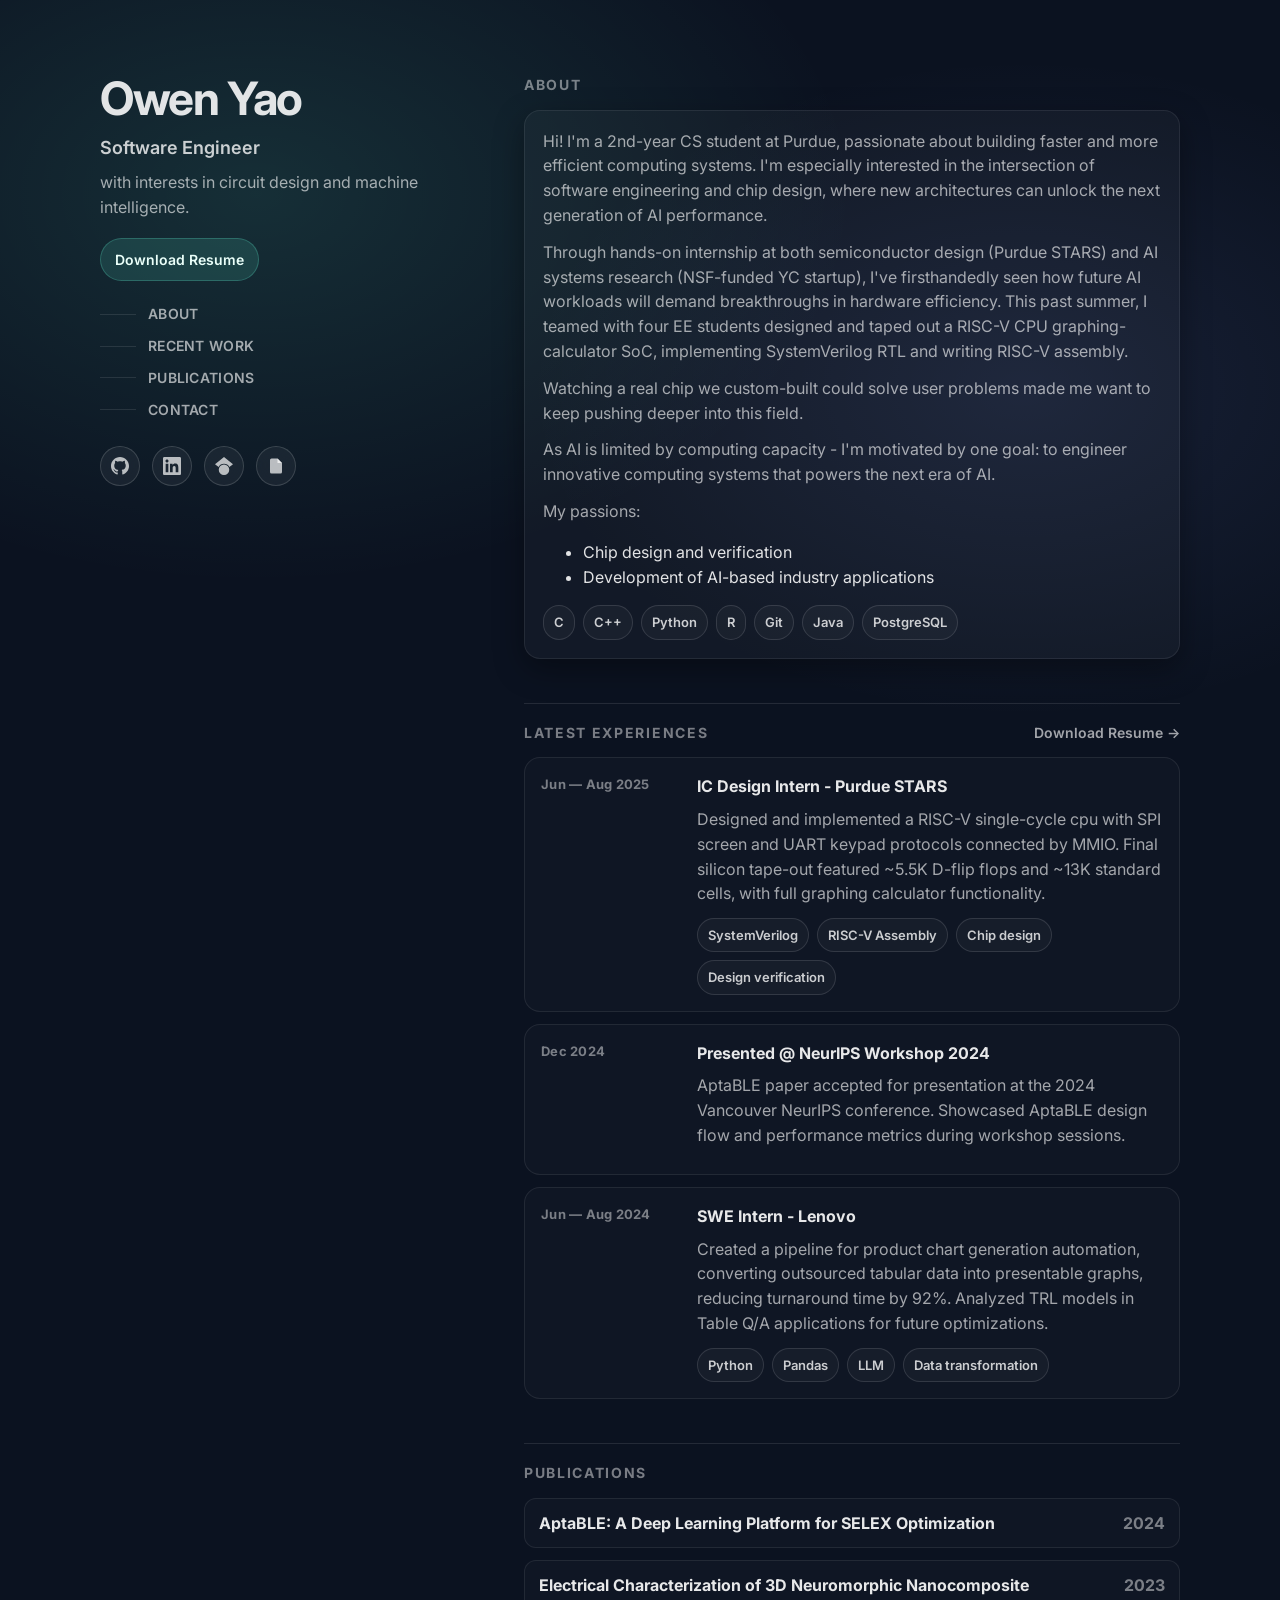
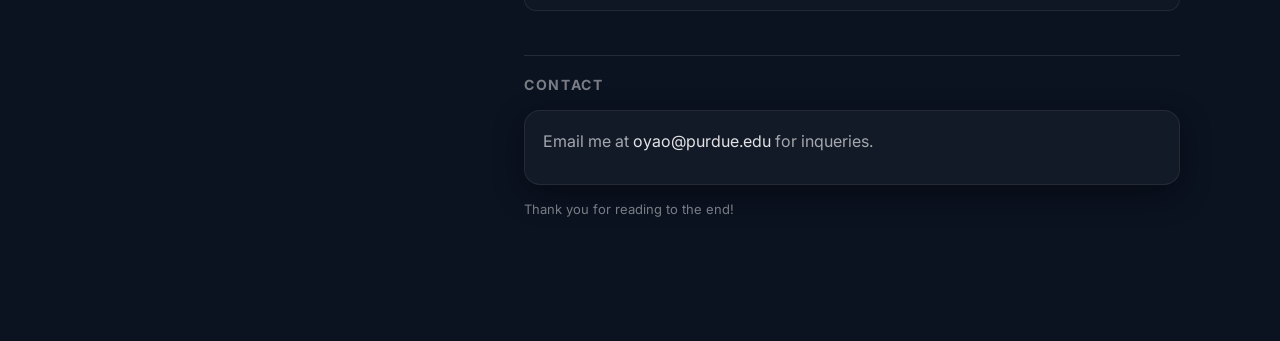
==== index.html @ b9f3bcf7 "Update index.html" ====
<!doctype html>
<html lang="en">
  <head>
    <meta charset="UTF-8" />
    <meta name="viewport" content="width=device-width,initial-scale=1" />
    <meta name="description" content="Personal resume website" />
    <title>Your Name — Resume</title>
    <link rel="preconnect" href="https://fonts.googleapis.com" />
    <link rel="preconnect" href="https://fonts.gstatic.com" crossorigin />
    <link
      href="https://fonts.googleapis.com/css2?family=Inter:wght@400;500;600;700&display=swap"
      rel="stylesheet"
    />
    <link rel="stylesheet" href="style.css" />
  </head>

  <body>
    <a class="skip-link" href="#content">Skip to content</a>

    <div class="page">
      <aside class="sidebar" aria-label="Intro">
        <div class="sidebar-inner">
          <header class="intro">
            <!--<p class="eyebrow">Hi, I’m</p>-->
            <h1 class="name">Owen Yao</h1>
            <p class="role">Software Engineer</p>
            <p class="tagline">
             with interests in circuit design and machine intelligence.
            </p>

            <div class="cta-row">
              <a class="btn" href="owen_resume.pdf" target="_blank" rel="noreferrer">Download Resume</a>
            </div>

            <nav class="nav" aria-label="Section navigation">
              <a class="nav-link" href="#about">
                <span class="nav-line" aria-hidden="true"></span>About
              </a>
              <a class="nav-link" href="#experience">
                <span class="nav-line" aria-hidden="true"></span>Recent work
              </a>
              <a class="nav-link" href="#writing">
                <span class="nav-line" aria-hidden="true"></span>Publications
              </a>
              <a class="nav-link" href="#contact">
                <span class="nav-line" aria-hidden="true"></span>Contact
              </a>
            </nav>
          </header>

          <footer class="social" aria-label="Social links">
            <a href="https://github.com/mrowenyao" target="_blank" rel="noreferrer" aria-label="GitHub" class="social-button">
              <svg class="social-icon" viewBox="0 0 24 24" fill="currentColor" xmlns="http://www.w3.org/2000/svg">
                <path d="M12 0c-6.626 0-12 5.373-12 12 0 5.302 3.438 9.8 8.207 11.387.599.111.793-.261.793-.577v-2.234c-3.338.726-4.033-1.416-4.033-1.416-.546-1.387-1.333-1.756-1.333-1.756-1.089-.745.083-.729.083-.729 1.205.084 1.839 1.237 1.839 1.237 1.07 1.834 2.807 1.304 3.492.997.107-.775.418-1.305.762-1.604-2.665-.305-5.467-1.334-5.467-5.931 0-1.311.469-2.381 1.236-3.221-.124-.303-.535-1.524.117-3.176 0 0 1.008-.322 3.301 1.23.957-.266 1.983-.399 3.003-.404 1.02.005 2.047.138 3.006.404 2.291-1.552 3.297-1.23 3.297-1.23.653 1.653.242 2.874.118 3.176.77.84 1.235 1.911 1.235 3.221 0 4.609-2.807 5.624-5.479 5.921.43.372.823 1.102.823 2.222v3.293c0 .319.192.694.801.576 4.765-1.589 8.199-6.086 8.199-11.386 0-6.627-5.373-12-12-12z"/>
              </svg>
            </a>
            <a href="https://linkedin.com/in/owen-yao" target="_blank" rel="noreferrer" aria-label="LinkedIn" class="social-button">
              <svg class="social-icon" viewBox="0 0 24 24" fill="currentColor" xmlns="http://www.w3.org/2000/svg">
                <path d="M20.447 20.452h-3.554v-5.569c0-1.328-.027-3.037-1.852-3.037-1.853 0-2.136 1.445-2.136 2.939v5.667H9.351V9h3.414v1.561h.046c.477-.9 1.637-1.85 3.37-1.85 3.601 0 4.267 2.37 4.267 5.455v6.286zM5.337 7.433c-1.144 0-2.063-.926-2.063-2.065 0-1.138.92-2.063 2.063-2.063 1.14 0 2.064.925 2.064 2.063 0 1.139-.925 2.065-2.064 2.065zm1.782 13.019H3.555V9h3.564v11.452zM22.225 0H1.771C.792 0 0 .774 0 1.729v20.542C0 23.227.792 24 1.771 24h20.451C23.2 24 24 23.227 24 22.271V1.729C24 .774 23.2 0 22.222 0h.003z"/>
              </svg>
            </a>
            <a href="https://scholar.google.com/citations?hl=en&authuser=2&user=NTn1_PQAAAAJ" target="_blank" rel="noreferrer" aria-label="Google Scholar" class="social-button">
              <svg class="social-icon" viewBox="0 0 24 24" fill="currentColor" xmlns="http://www.w3.org/2000/svg">
                <path d="M12 24a7 7 0 1 1 0-14 7 7 0 0 1 0 14zm0-24L0 9.5l4.838 3.94A8 8 0 0 1 12 9a8 8 0 0 1 7.162 4.44L24 9.5z"/>
              </svg>
            </a>
            <a href="owen_resume.pdf" target="_blank" rel="noreferrer" aria-label="Resume" class="social-button">
              <svg class="social-icon" viewBox="0 0 24 24" fill="currentColor" xmlns="http://www.w3.org/2000/svg">
                <path d="M14 2H6a2 2 0 0 0-2 2v16a2 2 0 0 0 2 2h12a2 2 0 0 0 2-2V8l-6-6z"/>
                <path d="M14 2v6h6"/>
                <path d="M16 13H8M16 17H8M10 9H8"/>
              </svg>
            </a>
          </footer>
        </div>
      </aside>

      <main id="content" class="content" aria-label="Main content">
        <section id="about" class="section">
          <h2 class="section-title">About</h2>

          <div class="card">
            <p>
              Hi! I'm a 2nd-year CS student at Purdue, passionate about building faster and more efficient computing systems. 
              I'm especially interested in the intersection of software engineering and chip design, 
              where new architectures can unlock the next generation of AI performance.
            </p>
            <p>
              Through hands-on internship at both semiconductor design (Purdue STARS) and AI systems research (NSF-funded YC startup), 
              I've firsthandedly seen how future AI workloads will demand breakthroughs in hardware efficiency. 
              This past summer, I teamed with four EE students designed and taped out a RISC-V CPU graphing-calculator SoC, 
              implementing SystemVerilog RTL and writing RISC-V assembly. 
            </p>
            <p>
              Watching a real chip we custom-built could solve user problems made me want to keep pushing deeper into this field.
            </p>
            <p>
              As AI is limited by computing capacity - I'm motivated by one goal: to engineer innovative computing systems that powers the next era of AI.
            </p>
            <p>
              My passions:
            </p>
            <ul>
              <li>Chip design and verification</li>
              <li>Development of AI-based industry applications</li>
            </ul>

            <div class="chips" aria-label="Key skills">
              <span class="chip">C</span>
              <span class="chip">C++</span>
              <span class="chip">Python</span>
              <span class="chip">R</span>
              <span class="chip">Git</span>
              <span class="chip">Java</span>
              <span class="chip">PostgreSQL</span>
            </div>
          </div>
        </section>

        <section id="experience" class="section">
          <div class="section-head">
            <h2 class="section-title">Latest Experiences</h2>
            <a class="section-action" href="owen_resume.pdf" target="_blank" rel="noreferrer">
              Download Resume →
            </a>
          </div>

          <ol class="stack" aria-label="Work experience">
            <li class="item">
              <a class="item-link" href="#" target="_blank" rel="noreferrer" aria-label="Company link">
                <div class="item-meta">
                  <p class="item-dates">Jun — Aug 2025</p>
                </div>
                <div class="item-body">
                  <h3 class="item-title">
                    IC Design Intern - Purdue STARS
                  </h3>
                  <p class="item-desc">
                    Designed and implemented a RISC-V single-cycle cpu with SPI screen and UART keypad protocols connected by MMIO.
                    Final silicon tape-out featured ~5.5K D-flip flops and ~13K standard cells, with full graphing calculator functionality.
                  </p>

                  <div class="chips">
                    <span class="chip">SystemVerilog</span>
                    <span class="chip">RISC-V Assembly</span>
                    <span class="chip">Chip design</span>
                    <span class="chip">Design verification</span>
                  </div>
                </div>
              </a>
            </li>

            <li class="item">
              <a class="item-link" href="#" target="_blank" rel="noreferrer">
                <div class="item-meta">
                  <p class="item-dates">Dec 2024</p>
                </div>
                <div class="item-body">
                  <h3 class="item-title">
                    Presented @ NeurIPS Workshop 2024
                  </h3>
                  <p class="item-desc">
                    AptaBLE paper accepted for presentation at the 2024 Vancouver NeurIPS conference.
                    Showcased AptaBLE design flow and performance metrics during workshop sessions.
                  </p>
                </div>
              </a>
            </li>

            <li class="item">
              <a class="item-link" href="#" target="_blank" rel="noreferrer" aria-label="Company link">
                <div class="item-meta">
                  <p class="item-dates">Jun — Aug 2024</p>
                </div>
                <div class="item-body">
                  <h3 class="item-title">
                    SWE Intern - Lenovo
                  </h3>
                  <p class="item-desc">
                    Created a pipeline for product chart generation automation, 
                    converting outsourced tabular data into presentable graphs, reducing turnaround time by 92%.
                    Analyzed TRL models in Table Q/A applications for future optimizations.
                  </p>

                  <div class="chips">
                    <span class="chip">Python</span>
                    <span class="chip">Pandas</span>
                    <span class="chip">LLM</span>
                    <span class="chip">Data transformation</span>
                  </div>
                </div>
              </a>
            </li>
          </ol>
        </section>

         <!--
        <section id="projects" class="section">
          <h2 class="section-title">Projects</h2>

          <div class="grid" aria-label="Projects grid">
            <article class="project">
              <a class="project-link" href="#" target="_blank" rel="noreferrer">
                <div class="project-top">
                  <h3 class="project-title">Project One</h3>
                  <span class="pill">Featured</span>
                </div>
                <p class="project-desc">
                  A small web app that helps people track goals with a clean, fast UI.
                </p>
                <div class="chips">
                  <span class="chip">React</span>
                  <span class="chip">Vite</span>
                  <span class="chip">CSS</span>
                </div>
                <div class="project-footer">
                  <span>View →</span>
                </div>
              </a>
            </article>

            <article class="project">
              <a class="project-link" href="#" target="_blank" rel="noreferrer">
                <div class="project-top">
                  <h3 class="project-title">Project Two</h3>
                </div>
                <p class="project-desc">
                  A CLI tool that automates repetitive dev tasks and generates reports.
                </p>
                <div class="chips">
                  <span class="chip">Node.js</span>
                  <span class="chip">CLI</span>
                  <span class="chip">Testing</span>
                </div>
                <div class="project-footer">
                  <span>View →</span>
                </div>
              </a>
            </article>

            <article class="project">
              <a class="project-link" href="#" target="_blank" rel="noreferrer">
                <div class="project-top">
                  <h3 class="project-title">Project Three</h3>
                </div>
                <p class="project-desc">
                  A lightweight component library focused on accessibility and speed.
                </p>
                <div class="chips">
                  <span class="chip">TypeScript</span>
                  <span class="chip">A11y</span>
                  <span class="chip">Storybook</span>
                </div>
                <div class="project-footer">
                  <span>View →</span>
                </div>
              </a>
            </article>
          </div>
        </section>
        -->

        <section id="writing" class="section">
          <h2 class="section-title">Publications</h2>

          <div class="stack" aria-label="Writing list">
            <a class="rowlink" href="#" target="_blank" rel="noreferrer">
              <span class="rowlink-title">AptaBLE: A Deep Learning Platform for SELEX Optimization</span>
              <span class="rowlink-meta">2024</span>
            </a>
            <a class="rowlink" href="#" target="_blank" rel="noreferrer">
              <span class="rowlink-title">Electrical Characterization of 3D Neuromorphic Nanocomposite</span>
              <span class="rowlink-meta">2023</span>
            </a>
          </div>
        </section>

        <section id="contact" class="section">
          <h2 class="section-title">Contact</h2>

          <div class="card">
            <p>
              Email me at <a href="mailto:oyao@purdue.edu">oyao@purdue.edu</a> for inqueries.
            </p>
          </div>

          <p class="footnote">
            Thank you for reading to the end!
          </p>
        </section>
      </main>
    </div>
  </body>
</html>
---- style.css ----
:root{
  --bg: #0b1220;
  --panel: rgba(255,255,255,0.03);
  --text: rgba(255,255,255,0.88);
  --muted: rgba(255,255,255,0.62);
  --faint: rgba(255,255,255,0.45);
  --line: rgba(255,255,255,0.10);
  --accent: #64ffda; /* soft teal */
  --accent2: #8aa2ff;

  --max: 1120px;
  --radius: 16px;
  --shadow: 0 10px 30px rgba(0,0,0,0.35);
}

*{ box-sizing: border-box; }
html{ scroll-behavior: smooth; }
body{
  margin: 0;
  font-family: Inter, system-ui, -apple-system, Segoe UI, Roboto, Helvetica, Arial, sans-serif;
  background: radial-gradient(1000px 650px at 20% 10%, rgba(100,255,218,0.12), transparent 60%),
              radial-gradient(900px 600px at 80% 20%, rgba(138,162,255,0.10), transparent 55%),
              var(--bg);
  color: var(--text);
  line-height: 1.55;
}

a{
  color: var(--text);
  text-decoration: none;
}
a:hover{ color: #fff; }

.skip-link{
  position: absolute;
  left: -999px;
  top: 0;
  background: #fff;
  color: #000;
  padding: 10px 12px;
  border-radius: 8px;
  z-index: 999;
}
.skip-link:focus{ left: 12px; top: 12px; }

.page{
  max-width: var(--max);
  margin: 0 auto;
  padding: 56px 20px;
  display: grid;
  grid-template-columns: 380px 1fr;
  gap: 44px;
}

.sidebar{
  position: relative;
}
.sidebar-inner{
  position: sticky;
  top: 40px;
  padding: 18px 0;
}

.eyebrow{
  margin: 0 0 10px;
  color: var(--muted);
  font-weight: 500;
}

.name{
  margin: 0;
  font-size: 46px;
  letter-spacing: -0.03em;
  line-height: 1.05;
}

.role{
  margin: 12px 0 8px;
  font-size: 18px;
  color: rgba(255,255,255,0.78);
  font-weight: 600;
}

.tagline{
  margin: 0 0 18px;
  color: var(--muted);
  max-width: 34ch;
}

.cta-row{
  display: flex;
  gap: 10px;
  margin: 18px 0 22px;
}

.btn{
  display: inline-flex;
  align-items: center;
  justify-content: center;
  padding: 10px 14px;
  border-radius: 999px;
  background: rgba(100,255,218,0.12);
  border: 1px solid rgba(100,255,218,0.22);
  color: #eafff9;
  font-weight: 600;
  font-size: 14px;
}
.btn:hover{
  border-color: rgba(100,255,218,0.45);
  background: rgba(100,255,218,0.16);
}
.btn-ghost{
  background: rgba(255,255,255,0.03);
  border-color: rgba(255,255,255,0.12);
  color: var(--text);
}
.btn-ghost:hover{
  border-color: rgba(255,255,255,0.25);
  background: rgba(255,255,255,0.05);
}

.nav{
  margin-top: 18px;
  display: grid;
  gap: 10px;
}
.nav-link{
  display: inline-flex;
  align-items: center;
  gap: 12px;
  color: var(--muted);
  font-weight: 600;
  font-size: 14px;
  letter-spacing: 0.02em;
  text-transform: uppercase;
}
.nav-line{
  width: 36px;
  height: 1px;
  background: var(--line);
  transition: width 180ms ease, background 180ms ease;
}
.nav-link:hover{
  color: rgba(255,255,255,0.90);
}
.nav-link:hover .nav-line{
  width: 52px;
  background: rgba(100,255,218,0.55);
}

.social{
  margin-top: 26px;
  display: flex;
  flex-wrap: wrap;
  gap: 12px;
}
.social-button{
  width: 40px;
  height: 40px;
  display: inline-flex;
  align-items: center;
  justify-content: center;
  color: rgba(255,255,255,0.7);
  text-decoration: none;
  border: 1px solid rgba(255,255,255,0.15);
  border-radius: 50%;
  transition: all 0.25s ease;
  background: rgba(255,255,255,0.05);
  backdrop-filter: blur(10px);
}
.social-button:hover{
  background: rgba(100,255,218,0.12);
  border-color: rgba(100,255,218,0.3);
  color: rgba(255,255,255,0.95);
  transform: translateY(-2px);
}
.social-icon{
  width: 18px;
  height: 18px;
  flex-shrink: 0;
}

.content{
  min-width: 0;
  padding-bottom: 40px;
}

.section{
  padding: 18px 0 26px;
}
.section + .section{
  border-top: 1px solid var(--line);
  margin-top: 18px;
}
.section-title{
  margin: 0 0 14px;
  font-size: 14px;
  text-transform: uppercase;
  letter-spacing: 0.12em;
  color: var(--faint);
  font-weight: 700;
}

.section-head{
  display: flex;
  align-items: baseline;
  justify-content: space-between;
  gap: 14px;
}
.section-action{
  color: var(--muted);
  font-weight: 600;
  font-size: 14px;
}
.section-action:hover{
  color: rgba(255,255,255,0.95);
  text-decoration: underline;
  text-decoration-color: rgba(138,162,255,0.6);
  text-underline-offset: 4px;
}

.card{
  background: var(--panel);
  border: 1px solid rgba(255,255,255,0.08);
  border-radius: var(--radius);
  padding: 18px;
  box-shadow: var(--shadow);
}

.card p{
  margin: 0 0 12px;
  color: var(--muted);
}
.card p strong{
  color: rgba(255,255,255,0.9);
}

.chips{
  display: flex;
  flex-wrap: wrap;
  gap: 8px;
  margin-top: 12px;
}
.chip{
  padding: 6px 10px;
  border-radius: 999px;
  border: 1px solid rgba(255,255,255,0.12);
  background: rgba(255,255,255,0.03);
  color: rgba(255,255,255,0.78);
  font-size: 13px;
  font-weight: 600;
}

.stack{
  list-style: none;
  padding: 0;
  margin: 0;
  display: grid;
  gap: 12px;
}

.item{
  border-radius: var(--radius);
}
.item-link{
  display: grid;
  grid-template-columns: 140px 1fr;
  gap: 16px;
  padding: 16px;
  border-radius: var(--radius);
  border: 1px solid rgba(255,255,255,0.08);
  background: rgba(255,255,255,0.02);
  transition: transform 140ms ease, border-color 140ms ease, background 140ms ease;
}
.item-link:hover{
  transform: translateY(-2px);
  border-color: rgba(100,255,218,0.22);
  background: rgba(100,255,218,0.05);
}

.item-dates{
  margin: 0;
  color: var(--faint);
  font-weight: 700;
  font-size: 13px;
  letter-spacing: 0.02em;
}

.item-title{
  margin: 0 0 8px;
  font-size: 16px;
  color: rgba(255,255,255,0.9);
  font-weight: 700;
}
.item-desc{
  margin: 0 0 10px;
  color: var(--muted);
}
.bullets{
  margin: 0 0 10px;
  padding-left: 18px;
  color: var(--muted);
}
.bullets li{ margin: 4px 0; }

.grid{
  display: grid;
  grid-template-columns: 1fr 1fr;
  gap: 12px;
}

.project{
  border-radius: var(--radius);
}
.project-link{
  display: block;
  height: 100%;
  padding: 16px;
  border-radius: var(--radius);
  border: 1px solid rgba(255,255,255,0.08);
  background: rgba(255,255,255,0.02);
  transition: transform 140ms ease, border-color 140ms ease, background 140ms ease;
}
.project-link:hover{
  transform: translateY(-2px);
  border-color: rgba(138,162,255,0.28);
  background: rgba(138,162,255,0.06);
}

.project-top{
  display: flex;
  align-items: center;
  justify-content: space-between;
  gap: 10px;
  margin-bottom: 8px;
}
.project-title{
  margin: 0;
  font-size: 16px;
  font-weight: 800;
  color: rgba(255,255,255,0.92);
}
.pill{
  font-size: 12px;
  font-weight: 800;
  color: rgba(0,0,0,0.85);
  background: rgba(100,255,218,0.9);
  padding: 4px 8px;
  border-radius: 999px;
}
.project-desc{
  margin: 0 0 12px;
  color: var(--muted);
}
.project-footer{
  margin-top: 12px;
  color: rgba(255,255,255,0.72);
  font-weight: 700;
}

.rowlink{
  display: flex;
  justify-content: space-between;
  gap: 12px;
  padding: 12px 14px;
  border-radius: 12px;
  border: 1px solid rgba(255,255,255,0.08);
  background: rgba(255,255,255,0.02);
}
.rowlink:hover{
  border-color: rgba(100,255,218,0.22);
  background: rgba(100,255,218,0.05);
}
.rowlink-title{
  color: rgba(255,255,255,0.9);
  font-weight: 700;
}
.rowlink-meta{
  color: var(--faint);
  font-weight: 700;
}

.contact-links{
  display: flex;
  flex-wrap: wrap;
  gap: 10px;
  margin-top: 12px;
}

.footnote{
  margin: 14px 0 0;
  color: var(--faint);
  font-size: 13px;
}

/* Responsive */
@media (max-width: 980px){
  .page{
    grid-template-columns: 1fr;
    gap: 26px;
  }
  .sidebar-inner{
    position: relative;
    top: 0;
  }
  .name{ font-size: 40px; }
  .grid{ grid-template-columns: 1fr; }
  .item-link{ grid-template-columns: 1fr; }
}
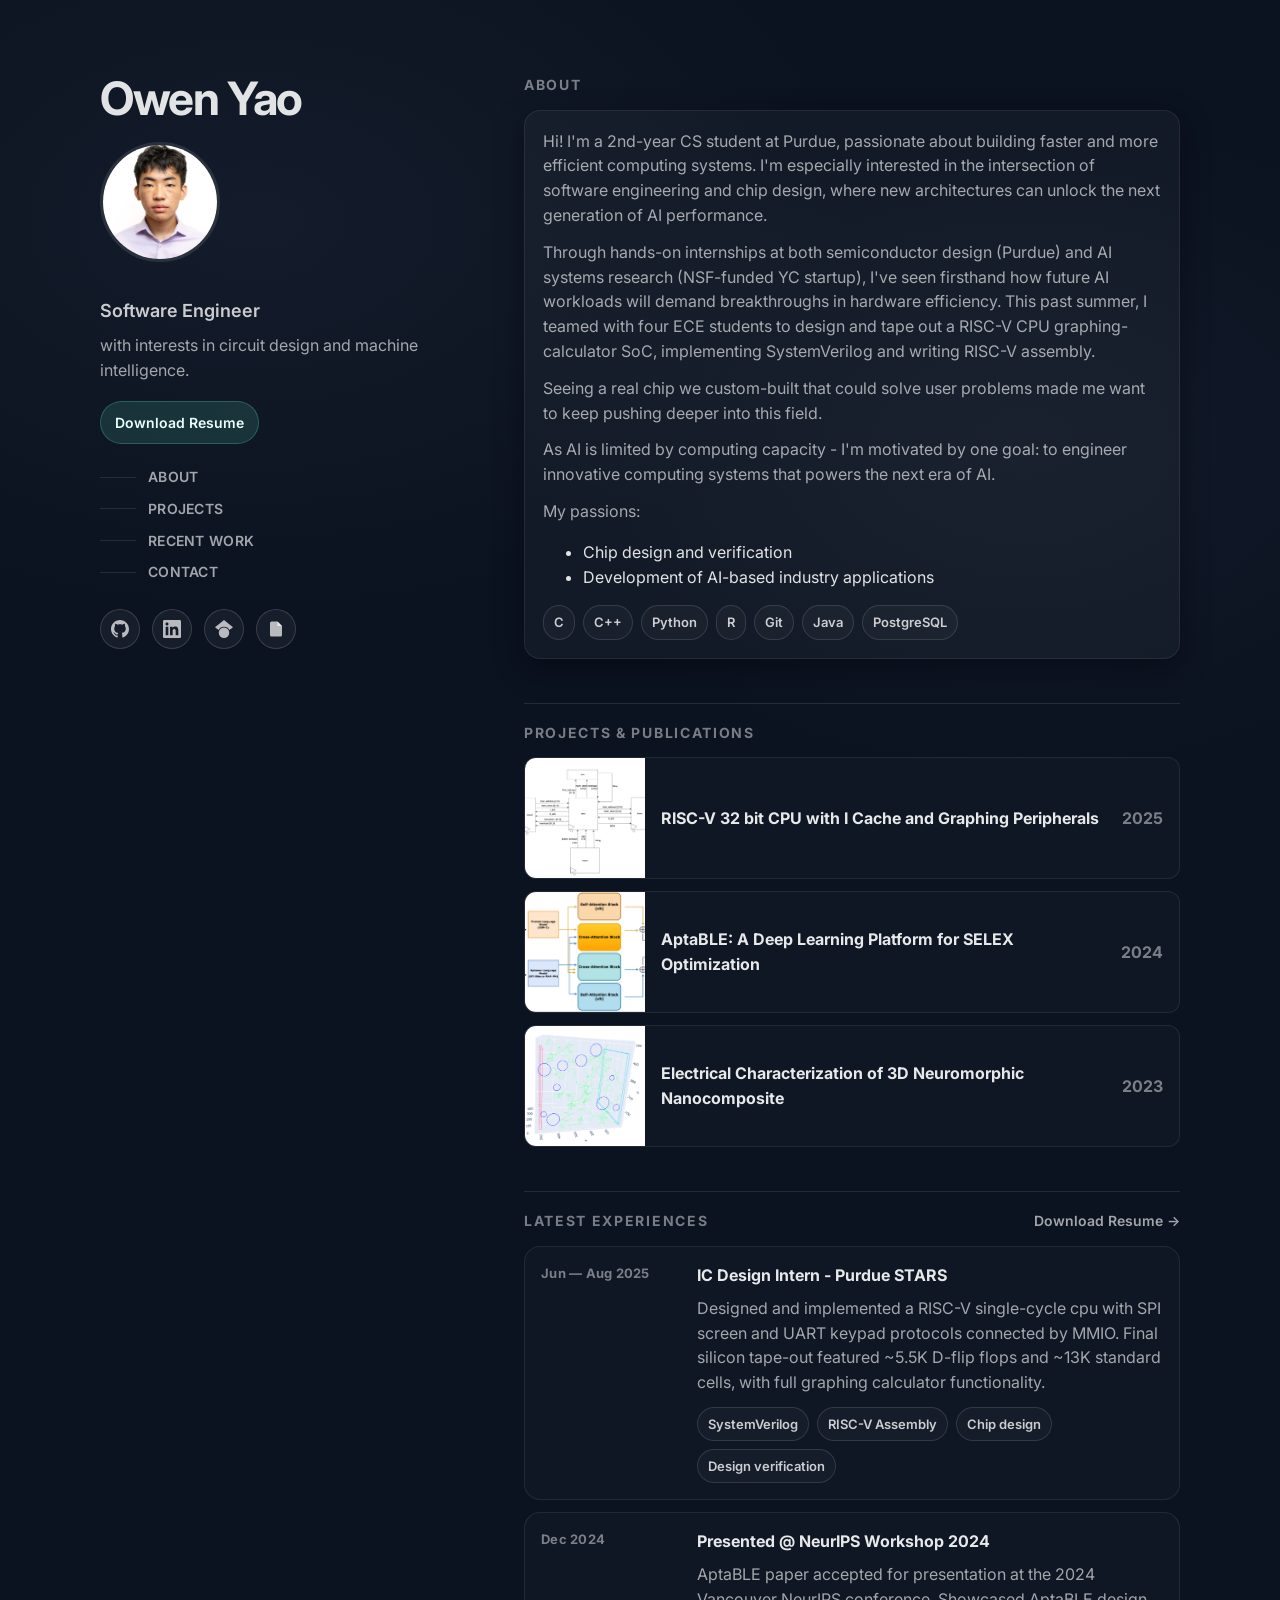
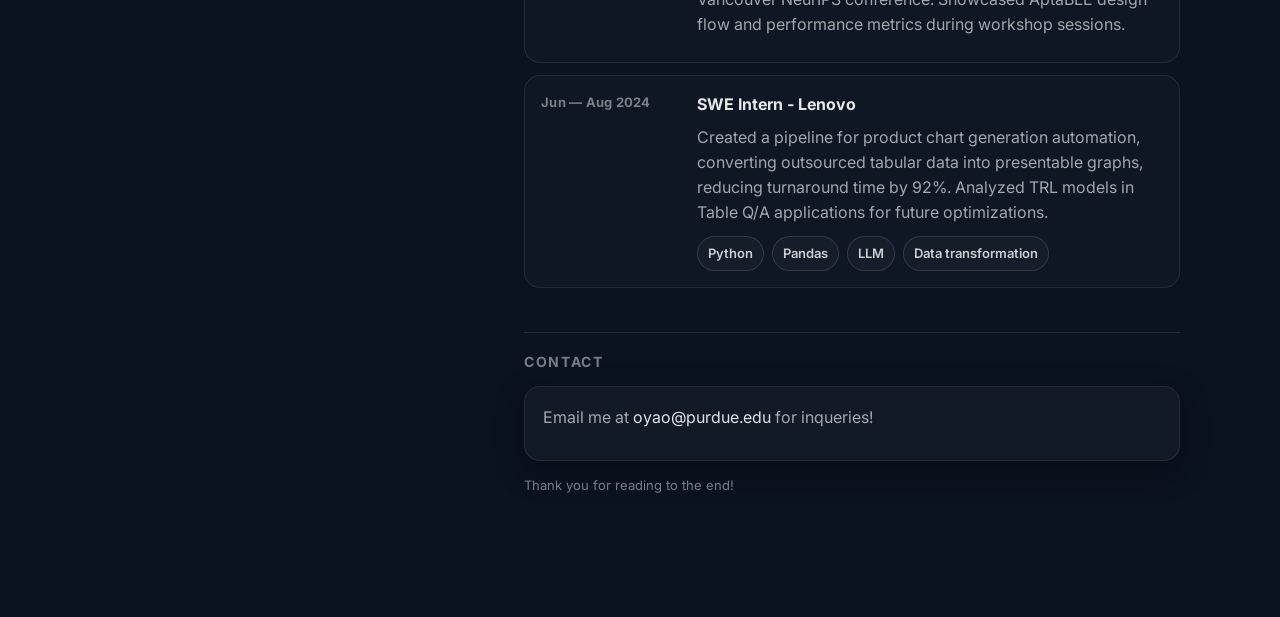
==== commit b282fa2e: "Add files via upload" ====
--- a/index.html
+++ b/index.html
@@ -23,6 +23,7 @@
           <header class="intro">
             <!--<p class="eyebrow">Hi, I’m</p>-->
             <h1 class="name">Owen Yao</h1>
+            <img src="me.jpg" alt="Owen Yao" class="profile-picture" />
             <p class="role">Software Engineer</p>
             <p class="tagline">
              with interests in circuit design and machine intelligence.
@@ -36,11 +37,11 @@
               <a class="nav-link" href="#about">
                 <span class="nav-line" aria-hidden="true"></span>About
               </a>
+              <a class="nav-link" href="#writing">
+                <span class="nav-line" aria-hidden="true"></span>Projects
+              </a>
               <a class="nav-link" href="#experience">
                 <span class="nav-line" aria-hidden="true"></span>Recent work
-              </a>
-              <a class="nav-link" href="#writing">
-                <span class="nav-line" aria-hidden="true"></span>Publications
               </a>
               <a class="nav-link" href="#contact">
                 <span class="nav-line" aria-hidden="true"></span>Contact
@@ -86,13 +87,13 @@
               where new architectures can unlock the next generation of AI performance.
             </p>
             <p>
-              Through hands-on internship at both semiconductor design (Purdue STARS) and AI systems research (NSF-funded YC startup), 
-              I've firsthandedly seen how future AI workloads will demand breakthroughs in hardware efficiency. 
-              This past summer, I teamed with four EE students designed and taped out a RISC-V CPU graphing-calculator SoC, 
-              implementing SystemVerilog RTL and writing RISC-V assembly. 
-            </p>
-            <p>
-              Watching a real chip we custom-built could solve user problems made me want to keep pushing deeper into this field.
+              Through hands-on internships at both semiconductor design (Purdue) and AI systems research (NSF-funded YC startup), 
+              I've seen firsthand how future AI workloads will demand breakthroughs in hardware efficiency. 
+              This past summer, I teamed with four ECE students to design and tape out a RISC-V CPU graphing-calculator SoC, 
+              implementing SystemVerilog and writing RISC-V assembly. 
+            </p>
+            <p>
+              Seeing a real chip we custom-built that could solve user problems made me want to keep pushing deeper into this field.
             </p>
             <p>
               As AI is limited by computing capacity - I'm motivated by one goal: to engineer innovative computing systems that powers the next era of AI.
@@ -117,6 +118,35 @@
           </div>
         </section>
 
+        <section id="writing" class="section">
+          <h2 class="section-title">Projects & Publications</h2>
+
+          <div class="stack" aria-label="Writing list">
+            <a class="rowlink" href="riscv-cpu.html">
+              <img class="rowlink-image" src="top_level.png" alt="RISC-V CPU Project" />
+              <div class="rowlink-content">
+                <span class="rowlink-title">RISC-V 32 bit CPU with I Cache and Graphing Peripherals</span>
+                <span class="rowlink-meta">2025</span>
+              </div>
+            </a>
+            <a class="rowlink" href="
+            aptable.html">
+              <img class="rowlink-image" src="pipeline.png" alt="AptaBLE Project" />
+              <div class="rowlink-content">
+                <span class="rowlink-title">AptaBLE: A Deep Learning Platform for SELEX Optimization</span>
+                <span class="rowlink-meta">2024</span>
+              </div>
+            </a>
+            <a class="rowlink" href="index.html">
+              <img class="rowlink-image" src="temp.png" alt="Nanocomposite Research" />
+              <div class="rowlink-content">
+                <span class="rowlink-title">Electrical Characterization of 3D Neuromorphic Nanocomposite</span>
+                <span class="rowlink-meta">2023</span>
+              </div>
+            </a>
+          </div>
+        </section>
+
         <section id="experience" class="section">
           <div class="section-head">
             <h2 class="section-title">Latest Experiences</h2>
@@ -127,7 +157,7 @@
 
           <ol class="stack" aria-label="Work experience">
             <li class="item">
-              <a class="item-link" href="#" target="_blank" rel="noreferrer" aria-label="Company link">
+              <a class="item-link" rel="noreferrer" aria-label="Company link">
                 <div class="item-meta">
                   <p class="item-dates">Jun — Aug 2025</p>
                 </div>
@@ -151,7 +181,7 @@
             </li>
 
             <li class="item">
-              <a class="item-link" href="#" target="_blank" rel="noreferrer">
+              <a class="item-link" rel="noreferrer">
                 <div class="item-meta">
                   <p class="item-dates">Dec 2024</p>
                 </div>
@@ -168,7 +198,7 @@
             </li>
 
             <li class="item">
-              <a class="item-link" href="#" target="_blank" rel="noreferrer" aria-label="Company link">
+              <a class="item-link" rel="noreferrer" aria-label="Company link">
                 <div class="item-meta">
                   <p class="item-dates">Jun — Aug 2024</p>
                 </div>
@@ -194,6 +224,7 @@
           </ol>
         </section>
 
+        <!-- PROJECTS -->
          <!--
         <section id="projects" class="section">
           <h2 class="section-title">Projects</h2>
@@ -260,27 +291,12 @@
         </section>
         -->
 
-        <section id="writing" class="section">
-          <h2 class="section-title">Publications</h2>
-
-          <div class="stack" aria-label="Writing list">
-            <a class="rowlink" href="#" target="_blank" rel="noreferrer">
-              <span class="rowlink-title">AptaBLE: A Deep Learning Platform for SELEX Optimization</span>
-              <span class="rowlink-meta">2024</span>
-            </a>
-            <a class="rowlink" href="#" target="_blank" rel="noreferrer">
-              <span class="rowlink-title">Electrical Characterization of 3D Neuromorphic Nanocomposite</span>
-              <span class="rowlink-meta">2023</span>
-            </a>
-          </div>
-        </section>
-
         <section id="contact" class="section">
           <h2 class="section-title">Contact</h2>
 
           <div class="card">
             <p>
-              Email me at <a href="mailto:oyao@purdue.edu">oyao@purdue.edu</a> for inqueries.
+              Email me at <a href="mailto:oyao@purdue.edu">oyao@purdue.edu</a> for inqueries!
             </p>
           </div>
 
--- a/style.css
+++ b/style.css
@@ -5,8 +5,6 @@
   --muted: rgba(255,255,255,0.62);
   --faint: rgba(255,255,255,0.45);
   --line: rgba(255,255,255,0.10);
-  --accent: #64ffda; /* soft teal */
-  --accent2: #8aa2ff;
 
   --max: 1120px;
   --radius: 16px;
@@ -18,8 +16,8 @@
 body{
   margin: 0;
   font-family: Inter, system-ui, -apple-system, Segoe UI, Roboto, Helvetica, Arial, sans-serif;
-  background: radial-gradient(1000px 650px at 20% 10%, rgba(100,255,218,0.12), transparent 60%),
-              radial-gradient(900px 600px at 80% 20%, rgba(138,162,255,0.10), transparent 55%),
+  background: radial-gradient(1000px 650px at 20% 10%, rgba(83, 102, 123, 0.12), transparent 60%),
+              radial-gradient(900px 600px at 80% 20%, rgba(84, 101, 128, 0.1), transparent 55%),
               var(--bg);
   color: var(--text);
   line-height: 1.55;
@@ -74,6 +72,15 @@
   line-height: 1.05;
 }
 
+.profile-picture{
+  width: 120px;
+  height: 120px;
+  border-radius: 50%;
+  object-fit: cover;
+  margin: 20px 0 16px;
+  border: 3px solid rgba(255,255,255,0.1);
+}
+
 .role{
   margin: 12px 0 8px;
   font-size: 18px;
@@ -360,24 +367,44 @@
 
 .rowlink{
   display: flex;
-  justify-content: space-between;
-  gap: 12px;
-  padding: 12px 14px;
+  align-items: center;
+  gap: 16px;
+  padding: 0;
   border-radius: 12px;
   border: 1px solid rgba(255,255,255,0.08);
   background: rgba(255,255,255,0.02);
+  overflow: hidden;
+  transition: transform 140ms ease, border-color 140ms ease, background 140ms ease;
 }
 .rowlink:hover{
+  transform: translateY(-2px);
   border-color: rgba(100,255,218,0.22);
   background: rgba(100,255,218,0.05);
 }
+.rowlink-image{
+  width: 120px;
+  height: 120px;
+  object-fit: cover;
+  flex-shrink: 0;
+  background: rgba(255,255,255,0.03);
+}
+.rowlink-content{
+  display: flex;
+  justify-content: space-between;
+  align-items: center;
+  gap: 12px;
+  flex: 1;
+  padding: 16px 16px 16px 0;
+}
 .rowlink-title{
   color: rgba(255,255,255,0.9);
   font-weight: 700;
+  flex: 1;
 }
 .rowlink-meta{
   color: var(--faint);
   font-weight: 700;
+  flex-shrink: 0;
 }
 
 .contact-links{
@@ -391,6 +418,133 @@
   margin: 14px 0 0;
   color: var(--faint);
   font-size: 13px;
+}
+
+.project-year{
+  margin: -10px 0 20px;
+  color: var(--faint);
+  font-size: 14px;
+  font-weight: 700;
+  letter-spacing: 0.08em;
+}
+
+/* Project detail page full-width layout */
+.project-page{
+  max-width: var(--max);
+  margin: 0 auto;
+  padding: 56px 20px;
+}
+
+.project-header{
+  margin-bottom: 32px;
+}
+
+.project-nav{
+  margin-bottom: 24px;
+}
+
+.project-image{
+  width: 100%;
+  max-width: 800px;
+  height: auto;
+  border-radius: var(--radius);
+  margin-bottom: 32px;
+}
+
+.project-section{
+  margin-bottom: 32px;
+}
+
+.project-section h3{
+  color: rgba(255,255,255,0.9);
+  margin-bottom: 12px;
+  font-size: 18px;
+}
+
+.project-diagram-grid{
+  display: grid;
+  grid-template-columns: repeat(2, 1fr);
+  gap: 24px;
+  margin-top: 20px;
+}
+
+.diagram-item{
+  display: flex;
+  flex-direction: column;
+}
+
+.diagram-item img{
+  width: 100%;
+  height: auto;
+  border-radius: var(--radius);
+  border: 1px solid rgba(255,255,255,0.08);
+  background: rgba(255,255,255,0.02);
+}
+
+.diagram-caption{
+  margin-top: 8px;
+  font-size: 14px;
+  color: var(--muted);
+  text-align: center;
+}
+
+@media (max-width: 768px){
+  .project-diagram-grid{
+    grid-template-columns: 1fr;
+  }
+}
+
+/* Image Lightbox */
+.diagram-item img{
+  cursor: pointer;
+  transition: opacity 0.2s ease;
+}
+
+.diagram-item img:hover{
+  opacity: 0.85;
+}
+
+.lightbox-overlay{
+  display: none;
+  position: fixed;
+  top: 0;
+  left: 0;
+  width: 100%;
+  height: 100%;
+  background: rgba(0, 0, 0, 0.9);
+  z-index: 1000;
+  align-items: center;
+  justify-content: center;
+  padding: 20px;
+  cursor: pointer;
+}
+
+.lightbox-overlay.active{
+  display: flex;
+}
+
+.lightbox-image{
+  max-width: 90%;
+  max-height: 90vh;
+  object-fit: contain;
+  border-radius: var(--radius);
+  cursor: default;
+}
+
+.lightbox-close{
+  position: absolute;
+  top: 20px;
+  right: 30px;
+  font-size: 40px;
+  color: #fff;
+  cursor: pointer;
+  font-weight: 300;
+  line-height: 1;
+  transition: opacity 0.2s ease;
+}
+
+.lightbox-close:hover{
+  opacity: 0.7;
 }
 
 /* Responsive */
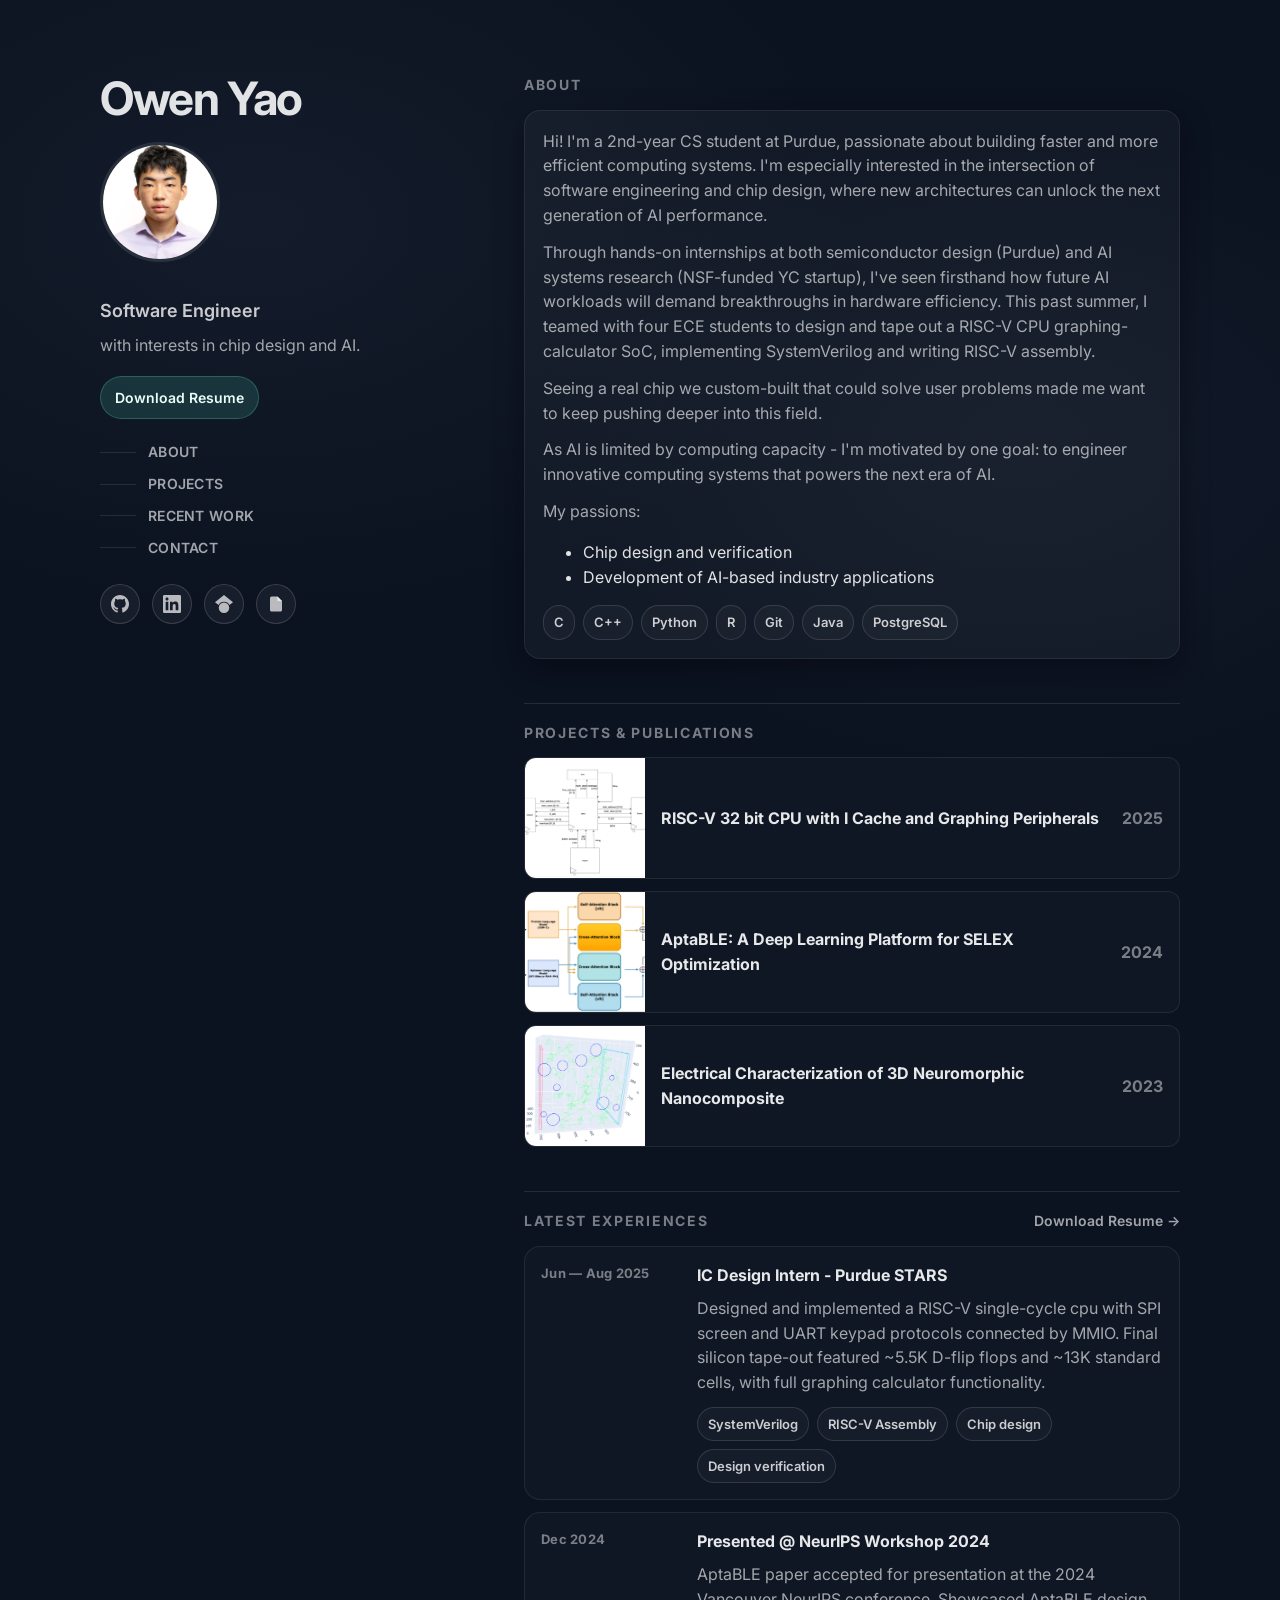
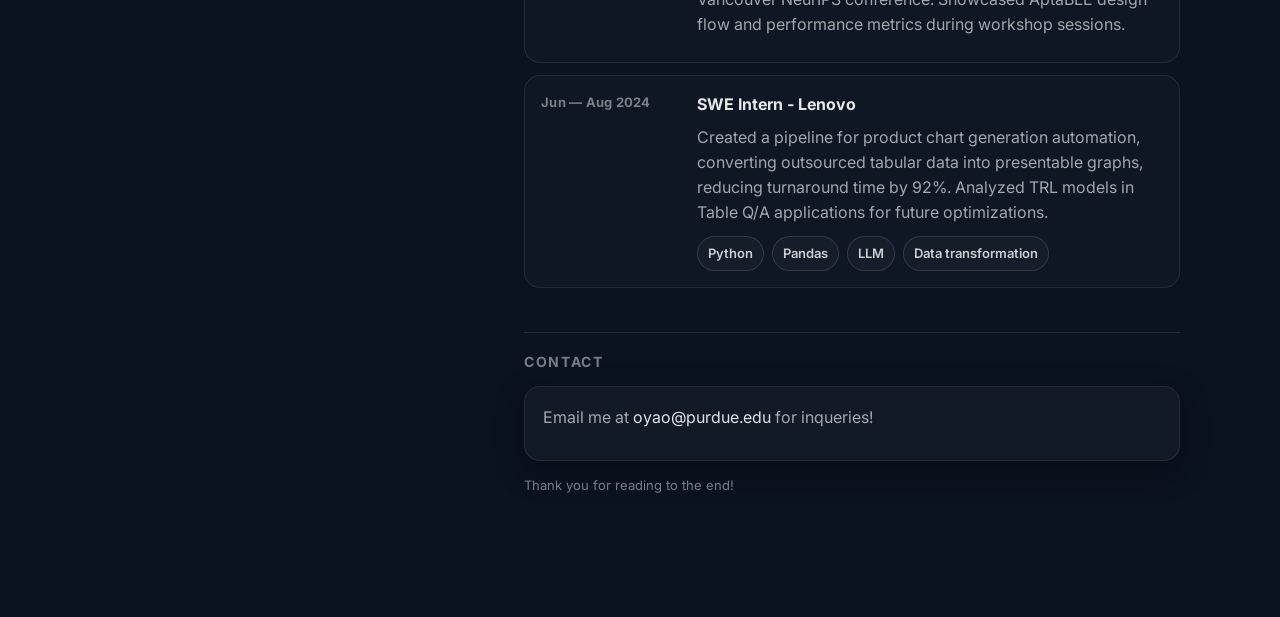
==== commit c4a4364e: "Update index.html" ====
--- a/index.html
+++ b/index.html
@@ -4,7 +4,7 @@
     <meta charset="UTF-8" />
     <meta name="viewport" content="width=device-width,initial-scale=1" />
     <meta name="description" content="Personal resume website" />
-    <title>Your Name — Resume</title>
+    <title>Owen Yao</title>
     <link rel="preconnect" href="https://fonts.googleapis.com" />
     <link rel="preconnect" href="https://fonts.gstatic.com" crossorigin />
     <link
@@ -26,7 +26,7 @@
             <img src="me.jpg" alt="Owen Yao" class="profile-picture" />
             <p class="role">Software Engineer</p>
             <p class="tagline">
-             with interests in circuit design and machine intelligence.
+             with interests in chip design and AI.
             </p>
 
             <div class="cta-row">
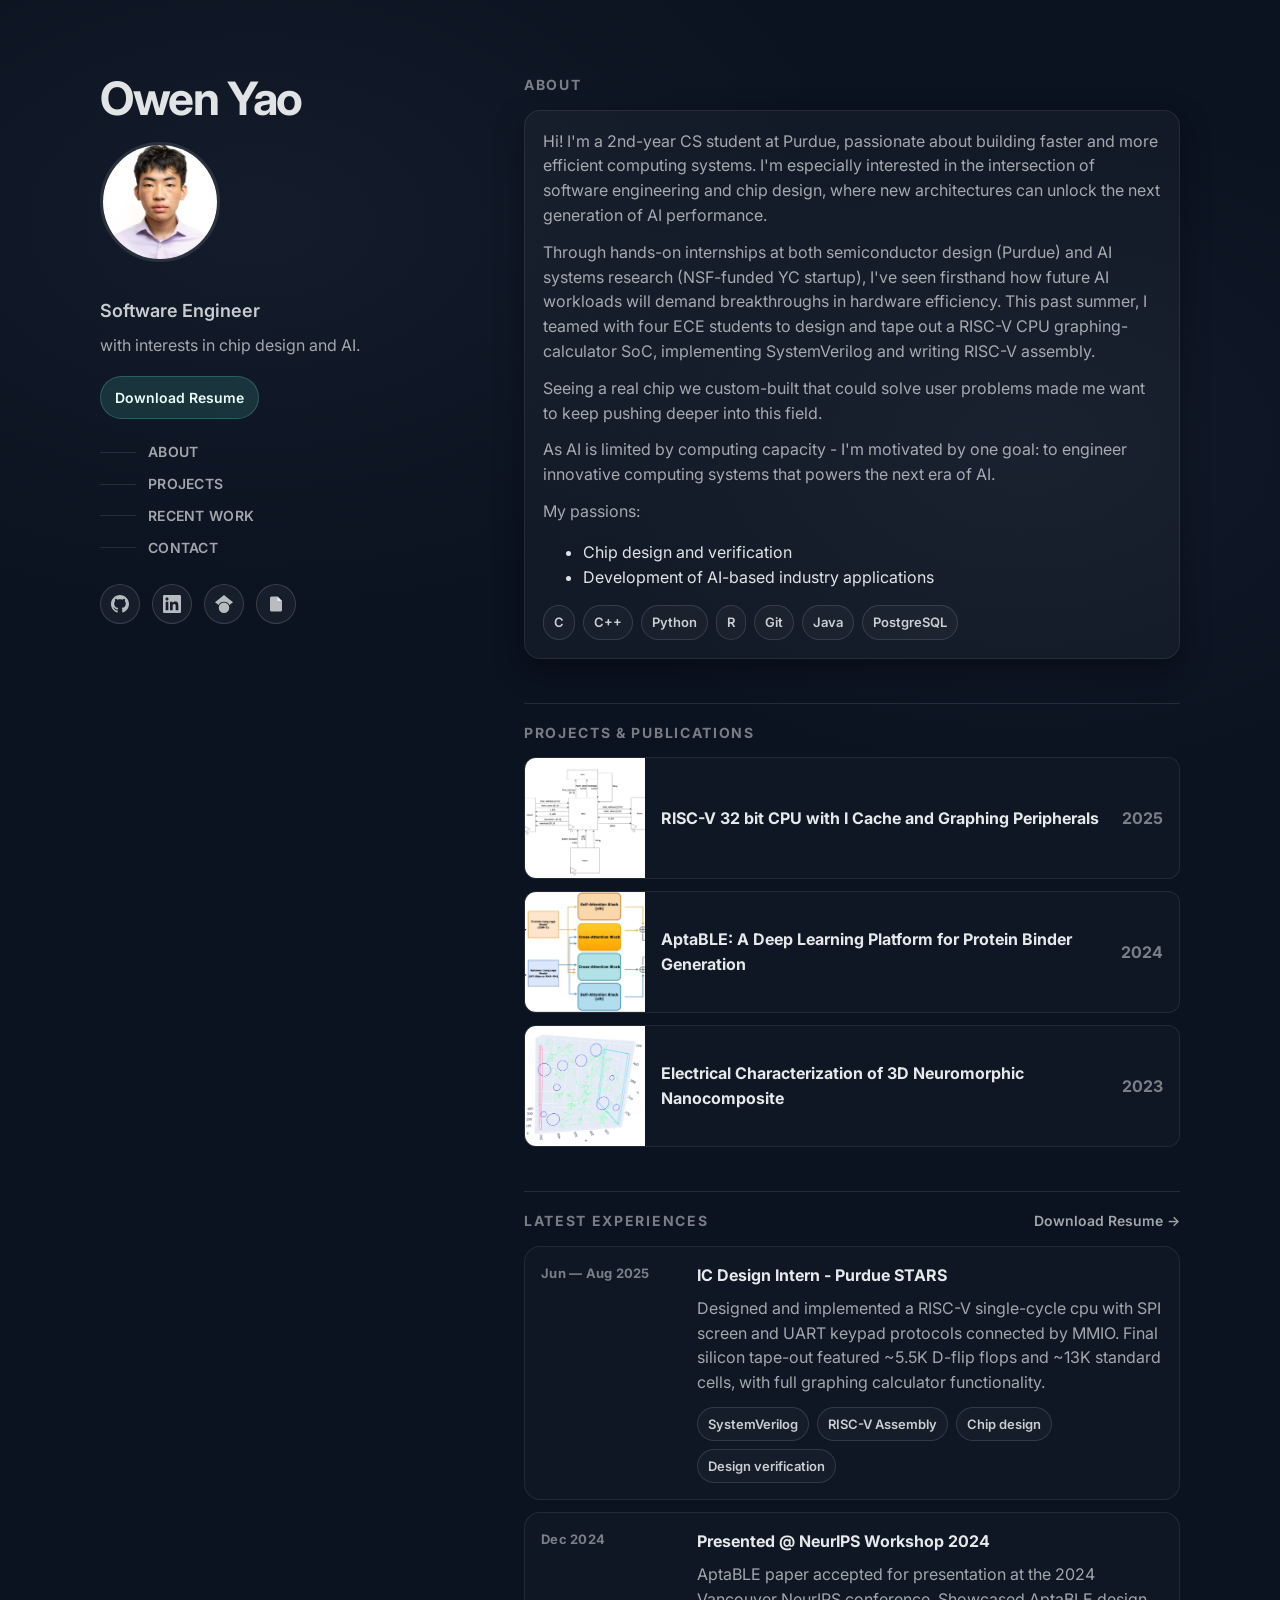
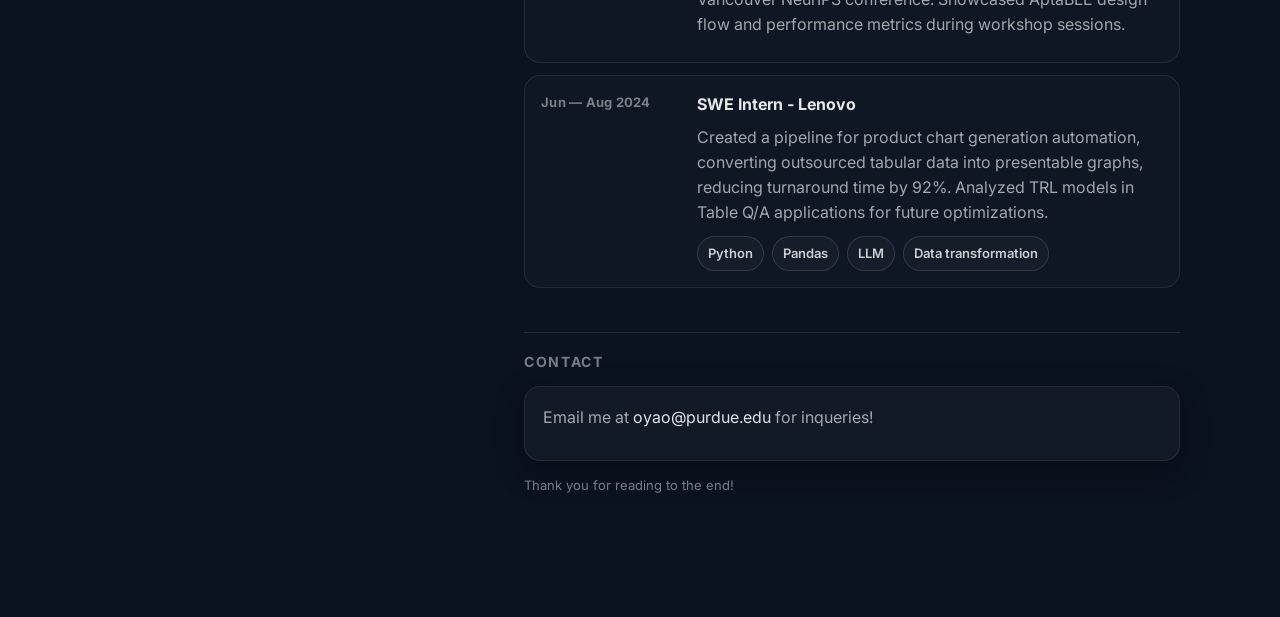
==== commit 7d75dd96: "Update index.html" ====
--- a/index.html
+++ b/index.html
@@ -133,7 +133,7 @@
             aptable.html">
               <img class="rowlink-image" src="pipeline.png" alt="AptaBLE Project" />
               <div class="rowlink-content">
-                <span class="rowlink-title">AptaBLE: A Deep Learning Platform for SELEX Optimization</span>
+                <span class="rowlink-title">AptaBLE: A Deep Learning Platform for Protein Binder Generation</span>
                 <span class="rowlink-meta">2024</span>
               </div>
             </a>
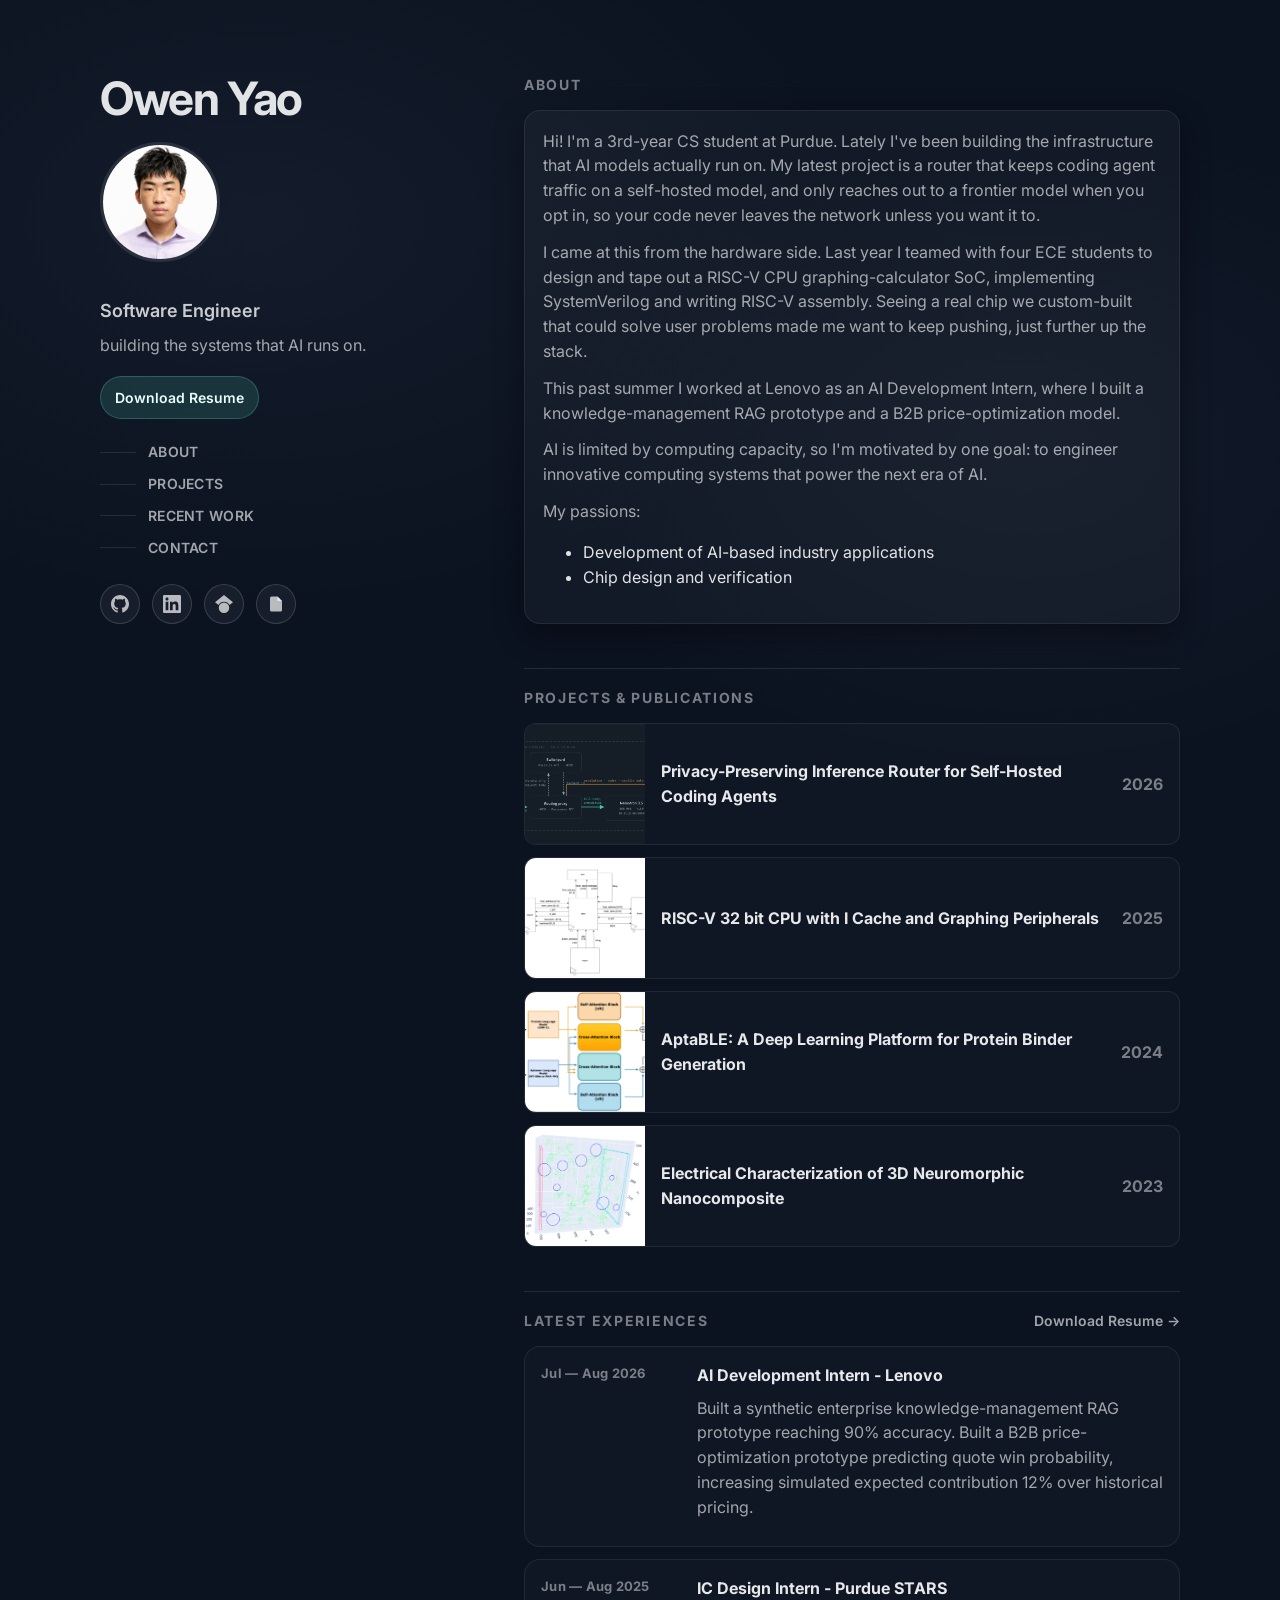
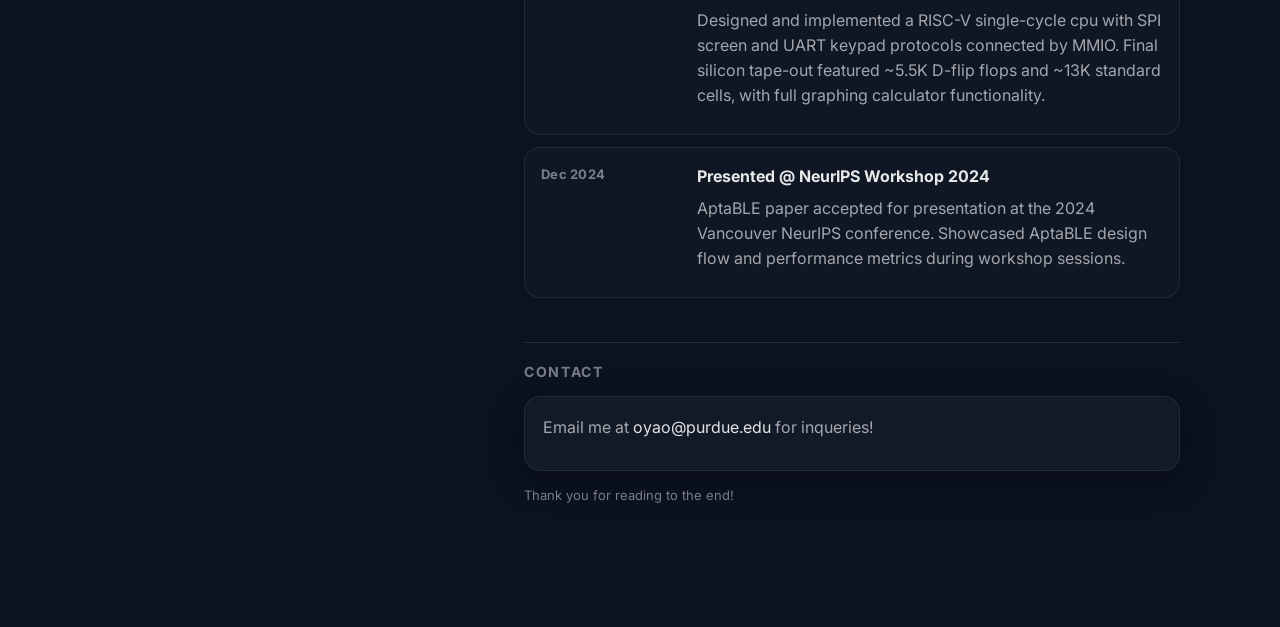
==== commit 4d98a3e6: "Refocus site on AI systems; add 2026 role and router project - Rewrite About and tagline around AI i" ====
--- a/index.html
+++ b/index.html
@@ -12,6 +12,16 @@
       rel="stylesheet"
     />
     <link rel="stylesheet" href="style.css" />
+
+    <script async src="https://www.googletagmanager.com/gtag/js?id=G-57XX2JBTHC"></script>
+    <script>
+      window.dataLayer = window.dataLayer || [];
+      function gtag(){dataLayer.push(arguments);}
+      gtag('js', new Date());
+      gtag('config', 'G-57XX2JBTHC', { send_page_view: false });
+      gtag('event', 'page_view', { page_location: window.location.href });
+    </script>
+
   </head>
 
   <body>
@@ -26,7 +36,7 @@
             <img src="me.jpg" alt="Owen Yao" class="profile-picture" />
             <p class="role">Software Engineer</p>
             <p class="tagline">
-             with interests in chip design and AI.
+             building the systems that AI runs on.
             </p>
 
             <div class="cta-row">
@@ -82,39 +92,29 @@
 
           <div class="card">
             <p>
-              Hi! I'm a 2nd-year CS student at Purdue, passionate about building faster and more efficient computing systems. 
-              I'm especially interested in the intersection of software engineering and chip design, 
-              where new architectures can unlock the next generation of AI performance.
-            </p>
-            <p>
-              Through hands-on internships at both semiconductor design (Purdue) and AI systems research (NSF-funded YC startup), 
-              I've seen firsthand how future AI workloads will demand breakthroughs in hardware efficiency. 
-              This past summer, I teamed with four ECE students to design and tape out a RISC-V CPU graphing-calculator SoC, 
-              implementing SystemVerilog and writing RISC-V assembly. 
-            </p>
-            <p>
-              Seeing a real chip we custom-built that could solve user problems made me want to keep pushing deeper into this field.
-            </p>
-            <p>
-              As AI is limited by computing capacity - I'm motivated by one goal: to engineer innovative computing systems that powers the next era of AI.
+              Hi! I'm a 3rd-year CS student at Purdue. Lately I've been building the infrastructure that AI models actually run on.
+              My latest project is a router that keeps coding agent traffic on a self-hosted model, and only reaches out to a
+              frontier model when you opt in, so your code never leaves the network unless you want it to.
+            </p>
+            <p>
+              I came at this from the hardware side. Last year I teamed with four ECE students to design and tape out a
+              RISC-V CPU graphing-calculator SoC, implementing SystemVerilog and writing RISC-V assembly.
+              Seeing a real chip we custom-built that could solve user problems made me want to keep pushing, just further up the stack.
+            </p>
+            <p>
+              This past summer I worked at Lenovo as an AI Development Intern, where I built a knowledge-management RAG
+              prototype and a B2B price-optimization model.
+            </p>
+            <p>
+              AI is limited by computing capacity, so I'm motivated by one goal: to engineer innovative computing systems that power the next era of AI.
             </p>
             <p>
               My passions:
             </p>
             <ul>
+              <li>Development of AI-based industry applications</li>
               <li>Chip design and verification</li>
-              <li>Development of AI-based industry applications</li>
             </ul>
-
-            <div class="chips" aria-label="Key skills">
-              <span class="chip">C</span>
-              <span class="chip">C++</span>
-              <span class="chip">Python</span>
-              <span class="chip">R</span>
-              <span class="chip">Git</span>
-              <span class="chip">Java</span>
-              <span class="chip">PostgreSQL</span>
-            </div>
           </div>
         </section>
 
@@ -122,6 +122,13 @@
           <h2 class="section-title">Projects & Publications</h2>
 
           <div class="stack" aria-label="Writing list">
+            <a class="rowlink" href="index.html">
+              <img class="rowlink-image" src="router_pipeline.png" alt="Privacy-Preserving Inference Router architecture diagram" />
+              <div class="rowlink-content">
+                <span class="rowlink-title">Privacy-Preserving Inference Router for Self-Hosted Coding Agents</span>
+                <span class="rowlink-meta">2026</span>
+              </div>
+            </a>
             <a class="rowlink" href="riscv-cpu.html">
               <img class="rowlink-image" src="top_level.png" alt="RISC-V CPU Project" />
               <div class="rowlink-content">
@@ -156,6 +163,24 @@
           </div>
 
           <ol class="stack" aria-label="Work experience">
+            <li class="item">
+              <a class="item-link" rel="noreferrer" aria-label="Company link">
+                <div class="item-meta">
+                  <p class="item-dates">Jul — Aug 2026</p>
+                </div>
+                <div class="item-body">
+                  <h3 class="item-title">
+                    AI Development Intern - Lenovo
+                  </h3>
+                  <p class="item-desc">
+                    Built a synthetic enterprise knowledge-management RAG prototype reaching 90% accuracy.
+                    Built a B2B price-optimization prototype predicting quote win probability, increasing simulated
+                    expected contribution 12% over historical pricing.
+                  </p>
+                </div>
+              </a>
+            </li>
+
             <li class="item">
               <a class="item-link" rel="noreferrer" aria-label="Company link">
                 <div class="item-meta">
@@ -169,13 +194,6 @@
                     Designed and implemented a RISC-V single-cycle cpu with SPI screen and UART keypad protocols connected by MMIO.
                     Final silicon tape-out featured ~5.5K D-flip flops and ~13K standard cells, with full graphing calculator functionality.
                   </p>
-
-                  <div class="chips">
-                    <span class="chip">SystemVerilog</span>
-                    <span class="chip">RISC-V Assembly</span>
-                    <span class="chip">Chip design</span>
-                    <span class="chip">Design verification</span>
-                  </div>
                 </div>
               </a>
             </li>
@@ -196,31 +214,6 @@
                 </div>
               </a>
             </li>
-
-            <li class="item">
-              <a class="item-link" rel="noreferrer" aria-label="Company link">
-                <div class="item-meta">
-                  <p class="item-dates">Jun — Aug 2024</p>
-                </div>
-                <div class="item-body">
-                  <h3 class="item-title">
-                    SWE Intern - Lenovo
-                  </h3>
-                  <p class="item-desc">
-                    Created a pipeline for product chart generation automation, 
-                    converting outsourced tabular data into presentable graphs, reducing turnaround time by 92%.
-                    Analyzed TRL models in Table Q/A applications for future optimizations.
-                  </p>
-
-                  <div class="chips">
-                    <span class="chip">Python</span>
-                    <span class="chip">Pandas</span>
-                    <span class="chip">LLM</span>
-                    <span class="chip">Data transformation</span>
-                  </div>
-                </div>
-              </a>
-            </li>
           </ol>
         </section>
 
@@ -239,11 +232,6 @@
                 <p class="project-desc">
                   A small web app that helps people track goals with a clean, fast UI.
                 </p>
-                <div class="chips">
-                  <span class="chip">React</span>
-                  <span class="chip">Vite</span>
-                  <span class="chip">CSS</span>
-                </div>
                 <div class="project-footer">
                   <span>View →</span>
                 </div>
@@ -258,11 +246,6 @@
                 <p class="project-desc">
                   A CLI tool that automates repetitive dev tasks and generates reports.
                 </p>
-                <div class="chips">
-                  <span class="chip">Node.js</span>
-                  <span class="chip">CLI</span>
-                  <span class="chip">Testing</span>
-                </div>
                 <div class="project-footer">
                   <span>View →</span>
                 </div>
@@ -277,11 +260,6 @@
                 <p class="project-desc">
                   A lightweight component library focused on accessibility and speed.
                 </p>
-                <div class="chips">
-                  <span class="chip">TypeScript</span>
-                  <span class="chip">A11y</span>
-                  <span class="chip">Storybook</span>
-                </div>
                 <div class="project-footer">
                   <span>View →</span>
                 </div>
--- a/style.css
+++ b/style.css
@@ -242,22 +242,6 @@
   color: rgba(255,255,255,0.9);
 }
 
-.chips{
-  display: flex;
-  flex-wrap: wrap;
-  gap: 8px;
-  margin-top: 12px;
-}
-.chip{
-  padding: 6px 10px;
-  border-radius: 999px;
-  border: 1px solid rgba(255,255,255,0.12);
-  background: rgba(255,255,255,0.03);
-  color: rgba(255,255,255,0.78);
-  font-size: 13px;
-  font-weight: 600;
-}
-
 .stack{
   list-style: none;
   padding: 0;
@@ -428,7 +412,6 @@
   letter-spacing: 0.08em;
 }
 
-/* Project detail page full-width layout */
 .project-page{
   max-width: var(--max);
   margin: 0 auto;
@@ -494,7 +477,6 @@
   }
 }
 
-/* Image Lightbox */
 .diagram-item img{
   cursor: pointer;
   transition: opacity 0.2s ease;
@@ -547,7 +529,28 @@
   opacity: 0.7;
 }
 
-/* Responsive */
+.group-photo-section{
+  margin-top: 48px;
+  padding-top: 32px;
+  border-top: 1px solid rgba(255,255,255,0.1);
+}
+
+.group-photo-section h3{
+  color: rgba(255,255,255,0.9);
+  margin-bottom: 16px;
+  font-size: 18px;
+}
+
+.group-photo{
+  width: 100%;
+  max-width: 800px;
+  height: auto;
+  border-radius: var(--radius);
+  border: 1px solid rgba(255,255,255,0.08);
+  display: block;
+  margin: 0 auto;
+}
+
 @media (max-width: 980px){
   .page{
     grid-template-columns: 1fr;
